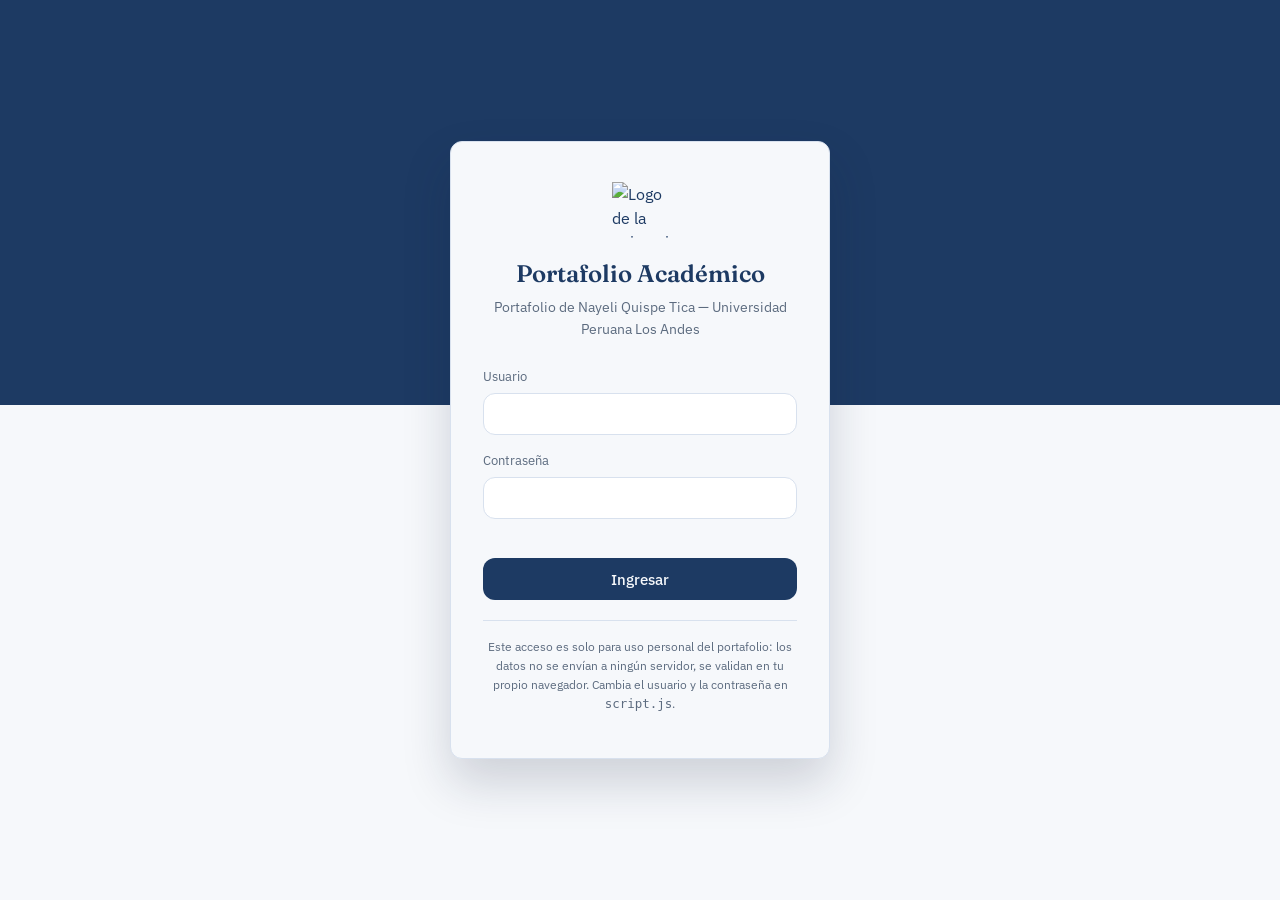
==== portafolio.html @ 7e2b4dd9 "Add files via upload" ====
<!DOCTYPE html>
<html lang="es">
<head>
<meta charset="UTF-8" />
<meta name="viewport" content="width=device-width, initial-scale=1.0" />
<title>Portafolio Académico</title>
<link rel="stylesheet" href="style.css" />
</head>
<body>
  <header class="top">
    <img class="logo" src="assets/logo-universidad.png" alt="Logo de la universidad" />
    <div class="titles">
      <h1 id="titulo-universidad">Portafolio Académico</h1>
      <p id="subtitulo-universidad">Universidad</p>
    </div>
    <div class="user-box">
      <img class="avatar" src="assets/foto-estudiante.svg" alt="Foto del estudiante" />
      <div class="name">
        <strong id="nombre-estudiante">Estudiante</strong>
        <span id="codigo-estudiante">Código</span>
      </div>
      <button class="logout-btn" id="btn-logout">Cerrar sesión</button>
    </div>
  </header>

  <section class="hero">
    <img class="hero-avatar" src="assets/foto-estudiante.svg" alt="Foto del estudiante" />
    <h2 class="hero-title">Bienvenido a mi Portafolio</h2>
    <p class="hero-sub" id="hero-sub">Registro de evidencias y avances semanales</p>
    <div class="hero-card">
      <p><span class="hero-label">Estudiante</span><span id="hero-nombre">—</span></p>
      <p><span class="hero-label">Código</span><span id="hero-codigo">—</span></p>
      <p><span class="hero-label">Universidad</span><span id="hero-universidad">—</span></p>
    </div>
  </section>

  <nav class="course-tabs" id="course-tabs"></nav>
  <div id="course-bodies"></div>

  <footer class="note">
    Los enlaces son la forma recomendada de entregar carpetas o repositorios completos
    (por ejemplo, un enlace a tu repositorio de GitHub). Los documentos o archivos zip
    que adjuntes aquí se recuerdan solo en este navegador mientras dure la sesión; para
    que tu entrega quede permanente, sube el archivo a tu repositorio de GitHub y pega
    aquí el enlace.
  </footer>

  <script src="script.js"></script>
  <script>
    protegerPagina();

    // Encabezado con datos de configuración
    document.getElementById("titulo-universidad").textContent = "Portafolio Académico";
    document.getElementById("subtitulo-universidad").textContent = CONFIG.universidad;
    document.getElementById("nombre-estudiante").textContent = CONFIG.nombreEstudiante;
    document.getElementById("codigo-estudiante").textContent = CONFIG.codigoEstudiante;

    document.getElementById("hero-sub").textContent =
      "Portafolio de " + CURSOS.map((c) => c.nombre).join(" y ");
    document.getElementById("hero-nombre").textContent = CONFIG.nombreEstudiante;
    document.getElementById("hero-codigo").textContent = CONFIG.codigoEstudiante;
    document.getElementById("hero-universidad").textContent = CONFIG.universidad;

    document.getElementById("btn-logout").addEventListener("click", cerrarSesion);

    let datos = cargarDatos();
    let panelesAbiertos = {};

    function calcularProgreso(cursoId) {
      const semanas = datos[cursoId].semanas;
      let hechas = 0;
      for (let i = 1; i <= TOTAL_SEMANAS; i++) {
        if (semanas[i].entregas.length > 0) hechas++;
      }
      return hechas;
    }

    function iconoParaEntrega(entrega) {
      if (entrega.tipo === "enlace") return "🔗";
      return "📦";
    }

    function renderTabs(activoId) {
      const nav = document.getElementById("course-tabs");
      nav.innerHTML = "";
      CURSOS.forEach((curso) => {
        const hechas = calcularProgreso(curso.id);
        const pct = Math.round((hechas / TOTAL_SEMANAS) * 100);
        const btn = document.createElement("button");
        btn.className = "course-tab" + (curso.id === activoId ? " active" : "");
        btn.innerHTML = `
          <span class="code">${curso.codigo} · ${hechas}/${TOTAL_SEMANAS} semanas</span>
          <span class="name">${curso.nombre}</span>
          <span class="progress-line"><i style="width:${pct}%"></i></span>
        `;
        btn.addEventListener("click", () => mostrarCurso(curso.id));
        nav.appendChild(btn);
      });
    }

    function renderCuerpo(cursoId) {
      const cont = document.getElementById("course-bodies");
      cont.innerHTML = "";

      CURSOS.forEach((curso) => {
        const main = document.createElement("main");
        main.className = "course-body" + (curso.id === cursoId ? " active" : "");
        main.id = "body-" + curso.id;

        const grid = document.createElement("div");
        grid.className = "week-grid";

        for (let i = 1; i <= TOTAL_SEMANAS; i++) {
          const semana = datos[curso.id].semanas[i];
          const tieneEntregas = semana.entregas.length > 0;
          const claveKey = curso.id + "-" + i;
          const abierto = !!panelesAbiertos[claveKey];

          const entregasHtml = semana.entregas.length
            ? semana.entregas.map((e, idx) => `
                <li>
                  <span class="entry-icon">${iconoParaEntrega(e)}</span>
                  ${e.tipo === "enlace"
                    ? `<a class="entry-link" href="${e.valor}" target="_blank" rel="noopener">${e.valor}</a>`
                    : `<span class="entry-link">${e.valor}</span>`}
                  <button class="entry-remove" data-curso="${curso.id}" data-semana="${i}" data-idx="${idx}">Quitar</button>
                </li>
              `).join("")
            : `<li><span class="empty-note">Todavía no subiste nada para esta semana.</span></li>`;

          const cardEl = document.createElement("div");
          cardEl.className = "week-card" + (tieneEntregas ? " done" : "");
          cardEl.innerHTML = `
            <div class="week-card-head">
              <span class="week-card-num">Semana ${i}</span>
              <span class="status-pill">${tieneEntregas ? "Entregado" : "Pendiente"}</span>
            </div>
            <p class="week-tema" contenteditable="true" spellcheck="false"
              data-placeholder="Escribe aquí el tema de la semana"
              data-curso="${curso.id}" data-semana="${i}">${semana.tema}</p>
            <button class="toggle-btn" data-key="${claveKey}">
              ${tieneEntregas ? "📄 Ver archivos" : "📤 Subir trabajo"}
            </button>
            <div class="week-panel" data-panel="${claveKey}" ${abierto ? "" : "hidden"}>
              <div class="upload-row">
                <input type="url" placeholder="Pega el enlace de GitHub / carpeta (https://...)"
                  data-curso="${curso.id}" data-semana="${i}" class="input-enlace" />
                <button class="add-btn btn-agregar-enlace" data-curso="${curso.id}" data-semana="${i}">Añadir enlace</button>
              </div>
              <div class="upload-row">
                <button class="file-btn btn-elegir-archivo" data-curso="${curso.id}" data-semana="${i}">
                  📎 Adjuntar documento o zip
                </button>
                <input type="file"
                  accept=".zip,.rar,.7zip,.7z,.pdf,.doc,.docx,.ppt,.pptx,.xls,.xlsx,.txt,.jpg,.jpeg,.png"
                  style="display:none"
                  class="input-archivo" data-curso="${curso.id}" data-semana="${i}" />
              </div>
              <ul class="entries">${entregasHtml}</ul>
            </div>
          `;

          grid.appendChild(cardEl);
        }

        main.appendChild(grid);
        cont.appendChild(main);
      });
    }

    function mostrarCurso(cursoId) {
      renderTabs(cursoId);
      renderCuerpo(cursoId);
      adjuntarEventos();
    }

    function adjuntarEventos() {
      // Mostrar / ocultar panel de entrega
      document.querySelectorAll(".toggle-btn").forEach((btn) => {
        btn.addEventListener("click", () => {
          const key = btn.dataset.key;
          panelesAbiertos[key] = !panelesAbiertos[key];
          const panel = document.querySelector(`.week-panel[data-panel="${key}"]`);
          if (panelesAbiertos[key]) {
            panel.removeAttribute("hidden");
          } else {
            panel.setAttribute("hidden", "");
          }
        });
      });

      // Editar tema de la semana
      document.querySelectorAll(".week-tema").forEach((el) => {
        el.addEventListener("blur", () => {
          const curso = el.dataset.curso;
          const semana = el.dataset.semana;
          datos[curso].semanas[semana].tema = el.textContent.trim();
          guardarDatos(datos);
        });
        el.addEventListener("keydown", (e) => {
          if (e.key === "Enter") { e.preventDefault(); el.blur(); }
        });
      });

      // Añadir enlace
      document.querySelectorAll(".btn-agregar-enlace").forEach((btn) => {
        btn.addEventListener("click", () => {
          const curso = btn.dataset.curso;
          const semana = btn.dataset.semana;
          const input = document.querySelector(
            `.input-enlace[data-curso="${curso}"][data-semana="${semana}"]`
          );
          const valor = input.value.trim();
          if (!valor) return;
          datos[curso].semanas[semana].entregas.push({ tipo: "enlace", valor });
          guardarDatos(datos);
          const cursoActivo = document.querySelector(".course-body.active").id.replace("body-", "");
          mostrarCurso(cursoActivo);
        });
      });

      // Adjuntar archivo (nombre + enlace temporal de descarga en este navegador)
      document.querySelectorAll(".btn-elegir-archivo").forEach((btn) => {
        btn.addEventListener("click", () => {
          const curso = btn.dataset.curso;
          const semana = btn.dataset.semana;
          document.querySelector(
            `.input-archivo[data-curso="${curso}"][data-semana="${semana}"]`
          ).click();
        });
      });

      document.querySelectorAll(".input-archivo").forEach((input) => {
        input.addEventListener("change", () => {
          const curso = input.dataset.curso;
          const semana = input.dataset.semana;
          const file = input.files[0];
          if (!file) return;
          datos[curso].semanas[semana].entregas.push({
            tipo: "archivo",
            valor: file.name + " (" + Math.round(file.size / 1024) + " KB)",
          });
          guardarDatos(datos);
          const cursoActivo = document.querySelector(".course-body.active").id.replace("body-", "");
          mostrarCurso(cursoActivo);
        });
      });

      // Quitar entrega
      document.querySelectorAll(".entry-remove").forEach((btn) => {
        btn.addEventListener("click", () => {
          const curso = btn.dataset.curso;
          const semana = btn.dataset.semana;
          const idx = Number(btn.dataset.idx);
          datos[curso].semanas[semana].entregas.splice(idx, 1);
          guardarDatos(datos);
          const cursoActivo = document.querySelector(".course-body.active").id.replace("body-", "");
          mostrarCurso(cursoActivo);
        });
      });
    }

    mostrarCurso(CURSOS[0].id);
  </script>
</body>
</html>
---- style.css ----
@import url('https://fonts.googleapis.com/css2?family=Fraunces:opsz,wght@9..144,400;9..144,600;9..144,700&family=IBM+Plex+Sans:wght@400;500;600&display=swap');

:root {
  --ink: #1D3A63;
  --ink-soft: #5C6B7F;
  --paper: #F6F8FB;
  --paper-alt: #EAF0F8;
  --accent: #2F6FE0;
  --accent-soft: #DCE8FB;
  --line: #D8E1EE;
  --done: #2C8A5B;
  --done-bg: #E2F3EA;
  --radius: 12px;
  --radius-sm: 8px;
  --serif: 'Fraunces', Georgia, serif;
  --sans: 'IBM Plex Sans', -apple-system, sans-serif;
}

* { box-sizing: border-box; }

html { scroll-behavior: smooth; }

body {
  margin: 0;
  font-family: var(--sans);
  background: var(--paper);
  color: var(--ink);
  line-height: 1.5;
}

a { color: var(--accent); }

/* ---------- Login ---------- */
.login-wrap {
  min-height: 100vh;
  display: flex;
  align-items: center;
  justify-content: center;
  padding: 24px;
  background:
    linear-gradient(180deg, var(--ink) 0%, var(--ink) 45%, var(--paper) 45%, var(--paper) 100%);
}

.login-card {
  width: 100%;
  max-width: 380px;
  background: var(--paper);
  border: 1px solid var(--line);
  border-radius: var(--radius);
  padding: 40px 32px 32px;
  box-shadow: 0 24px 48px rgba(20, 33, 61, 0.18);
}

.login-card img.logo {
  display: block;
  width: 56px;
  height: 56px;
  object-fit: contain;
  margin: 0 auto 18px;
}

.login-card h1 {
  font-family: var(--serif);
  font-size: 1.5rem;
  font-weight: 600;
  text-align: center;
  margin: 0 0 4px;
}

.login-sub {
  text-align: center;
  color: var(--ink-soft);
  font-size: 0.9rem;
  margin: 0 0 28px;
}

.field { margin-bottom: 16px; }

.field label {
  display: block;
  font-size: 0.82rem;
  color: var(--ink-soft);
  margin-bottom: 6px;
}

.field input {
  width: 100%;
  padding: 10px 12px;
  border: 1px solid var(--line);
  border-radius: var(--radius);
  background: #fff;
  font-family: var(--sans);
  font-size: 0.95rem;
  color: var(--ink);
}

.field input:focus {
  outline: 2px solid var(--accent);
  outline-offset: 1px;
}

.btn {
  width: 100%;
  padding: 11px 16px;
  border: none;
  border-radius: var(--radius);
  background: var(--ink);
  color: var(--paper);
  font-family: var(--sans);
  font-size: 0.95rem;
  font-weight: 500;
  cursor: pointer;
  transition: background 0.15s ease;
}

.btn:hover { background: #1f2f52; }
.btn:focus-visible { outline: 2px solid var(--accent); outline-offset: 2px; }

.login-error {
  color: #9A3B3B;
  font-size: 0.85rem;
  margin: -6px 0 16px;
  min-height: 1em;
}

.login-hint {
  margin-top: 20px;
  padding-top: 16px;
  border-top: 1px solid var(--line);
  font-size: 0.78rem;
  color: var(--ink-soft);
  text-align: center;
}

/* ---------- Header (portafolio) ---------- */
header.top {
  background: #fff;
  color: var(--ink);
  padding: 14px 28px;
  display: flex;
  align-items: center;
  gap: 16px;
  border-bottom: 1px solid var(--line);
}

header.top img.logo { width: 40px; height: 40px; object-fit: contain; flex-shrink: 0; }

header.top .titles { flex: 1; min-width: 0; }
header.top .titles h1 {
  font-family: var(--sans);
  font-size: 1.05rem;
  font-weight: 700;
  letter-spacing: 0.01em;
  margin: 0;
  color: var(--ink);
}
header.top .titles p {
  margin: 2px 0 0;
  font-size: 0.76rem;
  color: var(--ink-soft);
}

.user-box {
  display: flex;
  align-items: center;
  gap: 10px;
}

.user-box img.avatar {
  width: 38px;
  height: 38px;
  border-radius: 50%;
  object-fit: cover;
  border: 2px solid var(--accent);
}

.user-box .name {
  font-size: 0.85rem;
  line-height: 1.2;
  color: var(--ink);
}
.user-box .name strong { display: block; }
.user-box .name span { color: var(--ink-soft); font-size: 0.72rem; }

.logout-btn {
  background: transparent;
  border: 1px solid var(--line);
  color: var(--ink);
  font-family: var(--sans);
  font-size: 0.78rem;
  padding: 6px 10px;
  border-radius: var(--radius-sm);
  cursor: pointer;
}
.logout-btn:hover { border-color: var(--accent); color: var(--accent); }

/* ---------- Hero de bienvenida ---------- */
.hero {
  background: linear-gradient(135deg, var(--ink) 0%, var(--accent) 100%);
  color: #fff;
  text-align: center;
  padding: 56px 20px 80px;
  position: relative;
}

.hero-avatar {
  width: 88px;
  height: 88px;
  border-radius: 50%;
  object-fit: cover;
  border: 4px solid #fff;
  box-shadow: 0 10px 24px rgba(20, 33, 61, 0.28);
  margin-bottom: 18px;
}

.hero-title {
  font-family: var(--serif);
  font-size: 2rem;
  font-weight: 600;
  margin: 0 0 8px;
}

.hero-sub {
  font-size: 0.95rem;
  color: #E3EAFB;
  max-width: 520px;
  margin: 0 auto;
}

.hero-card {
  display: inline-flex;
  flex-wrap: wrap;
  justify-content: center;
  gap: 4px 28px;
  margin: 28px auto 0;
  padding: 16px 28px;
  background: rgba(255, 255, 255, 0.14);
  border: 1px solid rgba(255, 255, 255, 0.35);
  border-radius: 999px;
}

.hero-card p {
  margin: 0;
  font-size: 0.85rem;
  display: flex;
  gap: 6px;
  align-items: baseline;
}

.hero-label {
  font-size: 0.68rem;
  letter-spacing: 0.03em;
  color: #C9D6F5;
}

/* ---------- Course tabs ---------- */
.course-tabs {
  display: flex;
  gap: 0;
  max-width: 960px;
  margin: -40px auto 0;
  padding: 0 20px;
  position: relative;
  z-index: 1;
}

.course-tab {
  flex: 1;
  text-align: left;
  padding: 16px 18px;
  background: var(--paper-alt);
  border: 1px solid var(--line);
  border-bottom: none;
  cursor: pointer;
  font-family: var(--sans);
  color: var(--ink-soft);
  box-shadow: 0 -6px 18px rgba(20, 33, 61, 0.12);
}
.course-tab:first-child { border-radius: var(--radius) 0 0 0; }
.course-tab:last-child { border-radius: 0 var(--radius) 0 0; border-left: none; }

.course-tab .code {
  display: block;
  font-size: 0.7rem;
  letter-spacing: 0.02em;
  margin-bottom: 4px;
}

.course-tab .name {
  font-family: var(--serif);
  font-size: 1.05rem;
  font-weight: 600;
  color: var(--ink);
}

.course-tab .progress-line {
  margin-top: 8px;
  height: 3px;
  background: var(--line);
  border-radius: 2px;
  overflow: hidden;
}
.course-tab .progress-line i {
  display: block;
  height: 100%;
  background: var(--accent);
}

.course-tab.active {
  background: var(--paper);
  border-bottom: 3px solid var(--accent);
  color: var(--ink);
}

main.course-body {
  max-width: 960px;
  margin: 0 auto 60px;
  padding: 28px 20px;
  border: 1px solid var(--line);
  border-top: none;
  background: var(--paper);
}

.course-body { display: none; }
.course-body.active { display: block; }

/* ---------- Week grid (cards) ---------- */
.week-grid {
  display: grid;
  grid-template-columns: repeat(2, 1fr);
  gap: 20px;
}

@media (max-width: 640px) {
  .week-grid { grid-template-columns: 1fr; }
}

.week-card {
  background: #fff;
  border: 1px solid var(--line);
  border-radius: var(--radius);
  padding: 24px 22px;
  display: flex;
  flex-direction: column;
  align-items: center;
  text-align: center;
  gap: 12px;
  box-shadow: 0 1px 3px rgba(29, 58, 99, 0.06);
}

.week-card-head {
  display: flex;
  flex-direction: column;
  align-items: center;
  gap: 6px;
}

.week-card-num {
  font-family: var(--sans);
  font-size: 1.15rem;
  font-weight: 700;
  color: var(--accent);
}

.status-pill {
  font-size: 0.68rem;
  padding: 3px 9px;
  border-radius: 999px;
  background: var(--paper-alt);
  color: var(--ink-soft);
  white-space: nowrap;
}
.week-card.done .status-pill {
  background: var(--done-bg);
  color: var(--done);
}

.week-tema {
  font-size: 0.92rem;
  color: var(--ink-soft);
  min-height: 2.4em;
  max-width: 30ch;
}
.week-tema[contenteditable="true"] {
  outline: none;
  border-bottom: 1px dashed transparent;
}
.week-tema[contenteditable="true"]:focus {
  border-bottom: 1px dashed var(--accent);
}
.week-tema:empty::before {
  content: attr(data-placeholder);
  color: var(--ink-soft);
  font-style: italic;
}

.toggle-btn {
  width: 100%;
  margin-top: auto;
  padding: 11px 14px;
  border: none;
  border-radius: 10px;
  background: #7E97BE;
  color: #fff;
  font-family: var(--sans);
  font-size: 0.85rem;
  font-weight: 500;
  cursor: pointer;
  text-align: center;
}
.toggle-btn:hover { background: #6B84AA; }

.week-panel {
  width: 100%;
  border-top: 1px solid var(--line);
  padding-top: 12px;
  margin-top: 2px;
  text-align: left;
}

.upload-row {
  display: flex;
  gap: 8px;
  flex-wrap: wrap;
  margin-bottom: 10px;
}

.upload-row input[type="text"],
.upload-row input[type="url"] {
  flex: 1;
  min-width: 140px;
  padding: 8px 10px;
  border: 1px solid var(--line);
  border-radius: var(--radius-sm);
  font-family: var(--sans);
  font-size: 0.82rem;
}

.file-btn {
  padding: 8px 12px;
  border: 1px solid var(--line);
  border-radius: var(--radius-sm);
  background: #fff;
  font-size: 0.78rem;
  cursor: pointer;
  white-space: nowrap;
}
.file-btn:hover { border-color: var(--accent); }

.add-btn {
  padding: 8px 14px;
  border: none;
  border-radius: var(--radius-sm);
  background: var(--ink);
  color: #fff;
  font-size: 0.8rem;
  cursor: pointer;
}
.add-btn:hover { background: #142C4C; }

.entries { list-style: none; margin: 0; padding: 0; }
.entries li {
  display: flex;
  align-items: center;
  gap: 8px;
  padding: 7px 0;
  border-top: 1px solid var(--line);
  font-size: 0.8rem;
}
.entries li:first-child { border-top: none; }

.entry-icon { flex-shrink: 0; }

.entry-link {
  flex: 1;
  overflow: hidden;
  text-overflow: ellipsis;
  white-space: nowrap;
}

.entry-remove {
  background: none;
  border: none;
  color: #B23B3B;
  cursor: pointer;
  font-size: 0.75rem;
}

.empty-note {
  color: var(--ink-soft);
  font-size: 0.8rem;
  font-style: italic;
}

footer.note {
  max-width: 960px;
  margin: 0 auto 60px;
  padding: 0 20px;
  color: var(--ink-soft);
  font-size: 0.78rem;
}

@media (max-width: 640px) {
  .course-tabs { flex-direction: column; }
  .course-tab:last-child { border-left: 1px solid var(--line); border-top: none; }
  header.top { flex-wrap: wrap; }
}

@media (prefers-reduced-motion: reduce) {
  * { transition: none !important; scroll-behavior: auto !important; }
}
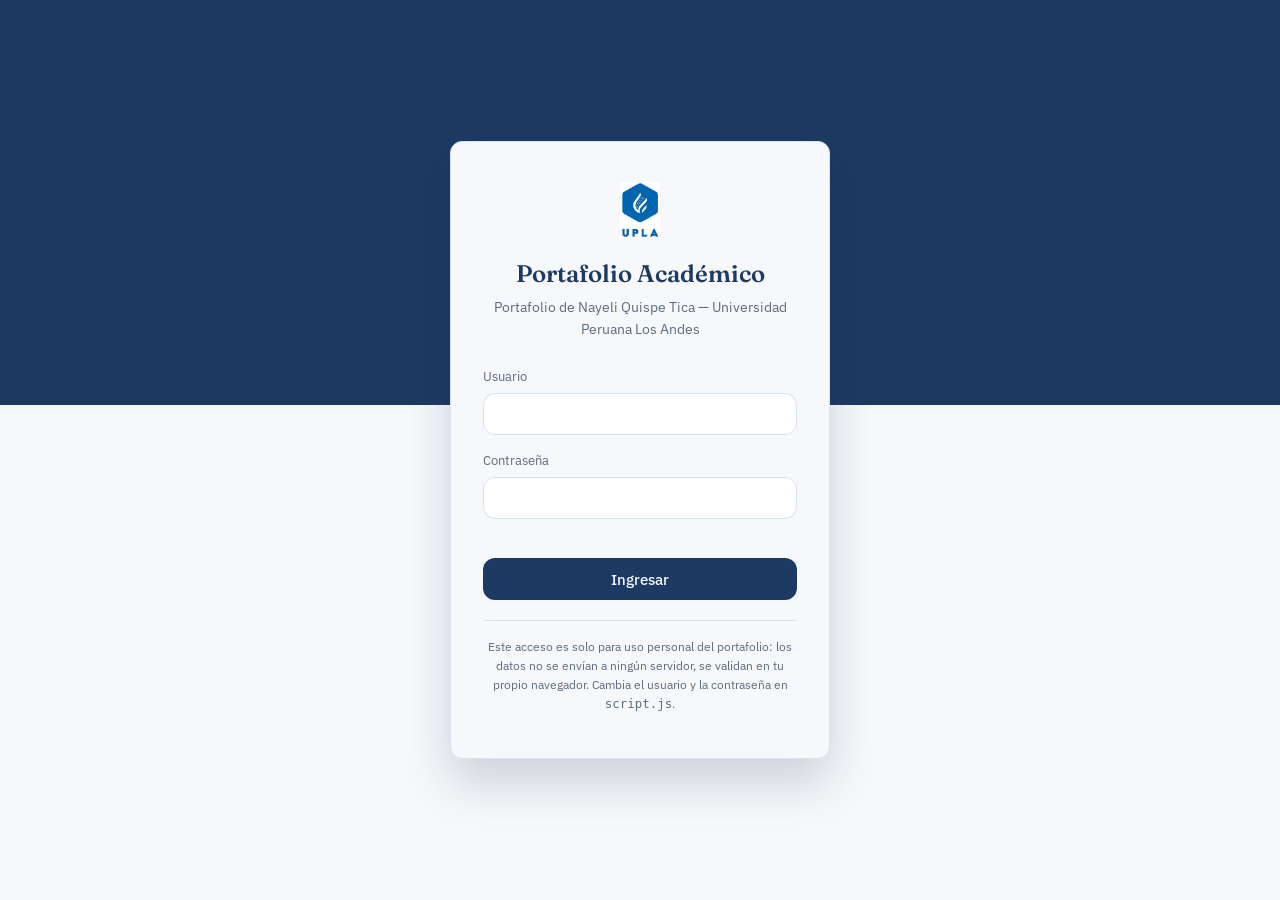
==== commit 4351d5a2: "Update image source for hero avatar" ====
--- a/portafolio.html
+++ b/portafolio.html
@@ -8,7 +8,7 @@
 </head>
 <body>
   <header class="top">
-    <img class="logo" src="assets/logo-universidad.png" alt="Logo de la universidad" />
+    <img class="logo" src="logo-universidad.png" alt="Logo de la universidad" />
     <div class="titles">
       <h1 id="titulo-universidad">Portafolio Académico</h1>
       <p id="subtitulo-universidad">Universidad</p>
@@ -24,7 +24,7 @@
   </header>
 
   <section class="hero">
-    <img class="hero-avatar" src="assets/foto-estudiante.svg" alt="Foto del estudiante" />
+    <img class="hero-avatar" src="foto-estudiante.svg" alt="Foto del estudiante" />
     <h2 class="hero-title">Bienvenido a mi Portafolio</h2>
     <p class="hero-sub" id="hero-sub">Registro de evidencias y avances semanales</p>
     <div class="hero-card">
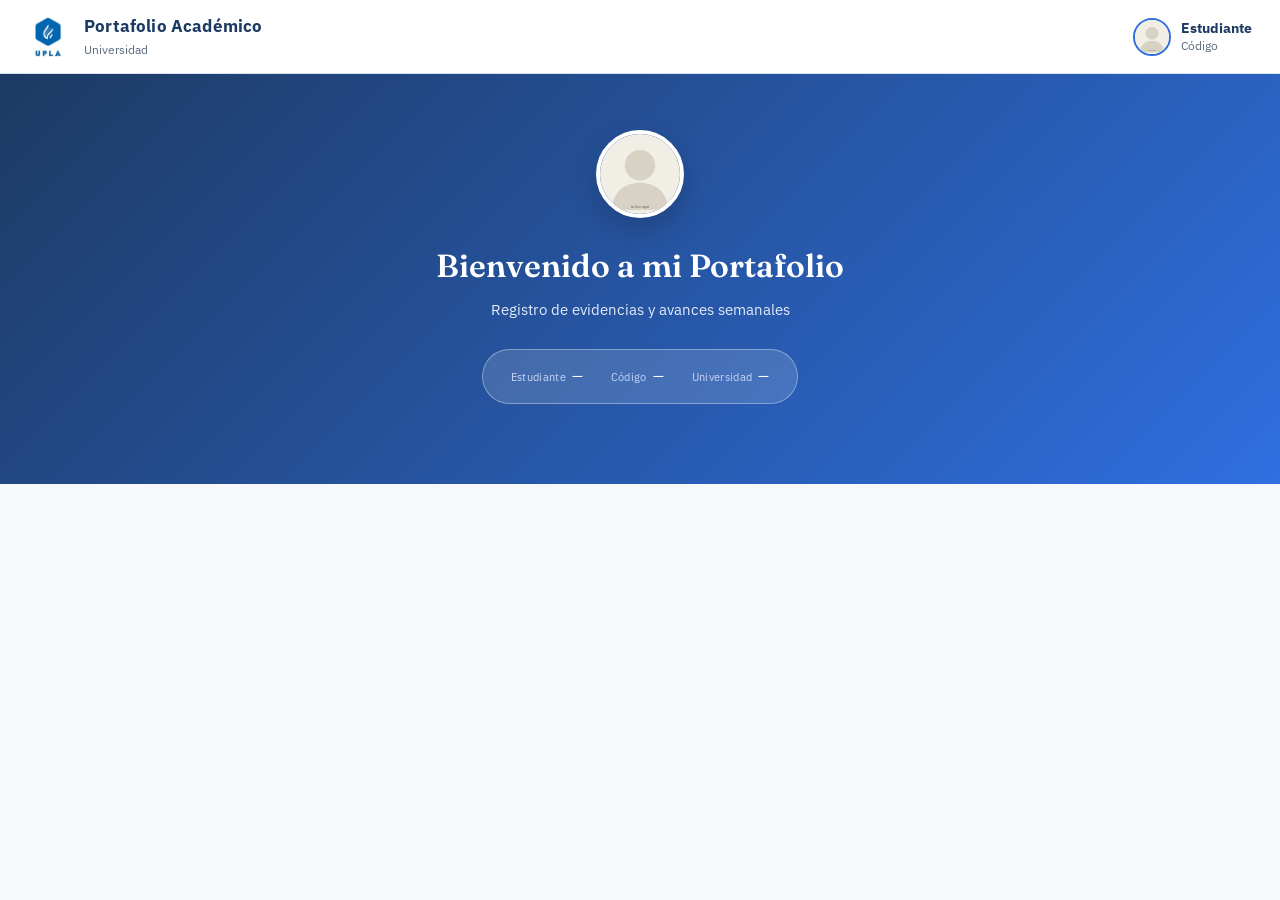
==== commit b1295898: "Remove logout button and clean up comments Removed logout button and various comments from the scrip" ====
--- a/portafolio.html
+++ b/portafolio.html
@@ -14,12 +14,11 @@
       <p id="subtitulo-universidad">Universidad</p>
     </div>
     <div class="user-box">
-      <img class="avatar" src="assets/foto-estudiante.svg" alt="Foto del estudiante" />
+      <img class="avatar" src="foto-estudiante.svg" alt="Foto del estudiante" />
       <div class="name">
         <strong id="nombre-estudiante">Estudiante</strong>
         <span id="codigo-estudiante">Código</span>
       </div>
-      <button class="logout-btn" id="btn-logout">Cerrar sesión</button>
     </div>
   </header>
 
@@ -40,16 +39,12 @@
   <footer class="note">
     Los enlaces son la forma recomendada de entregar carpetas o repositorios completos
     (por ejemplo, un enlace a tu repositorio de GitHub). Los documentos o archivos zip
-    que adjuntes aquí se recuerdan solo en este navegador mientras dure la sesión; para
-    que tu entrega quede permanente, sube el archivo a tu repositorio de GitHub y pega
-    aquí el enlace.
+    que adjuntes aquí se recuerdan en tu navegador local.
   </footer>
 
   <script src="script.js"></script>
   <script>
-    protegerPagina();
-
-    // Encabezado con datos de configuración
+    // Configuración visual del encabezado y hero
     document.getElementById("titulo-universidad").textContent = "Portafolio Académico";
     document.getElementById("subtitulo-universidad").textContent = CONFIG.universidad;
     document.getElementById("nombre-estudiante").textContent = CONFIG.nombreEstudiante;
@@ -60,8 +55,6 @@
     document.getElementById("hero-nombre").textContent = CONFIG.nombreEstudiante;
     document.getElementById("hero-codigo").textContent = CONFIG.codigoEstudiante;
     document.getElementById("hero-universidad").textContent = CONFIG.universidad;
-
-    document.getElementById("btn-logout").addEventListener("click", cerrarSesion);
 
     let datos = cargarDatos();
     let panelesAbiertos = {};
@@ -175,7 +168,6 @@
     }
 
     function adjuntarEventos() {
-      // Mostrar / ocultar panel de entrega
       document.querySelectorAll(".toggle-btn").forEach((btn) => {
         btn.addEventListener("click", () => {
           const key = btn.dataset.key;
@@ -189,7 +181,6 @@
         });
       });
 
-      // Editar tema de la semana
       document.querySelectorAll(".week-tema").forEach((el) => {
         el.addEventListener("blur", () => {
           const curso = el.dataset.curso;
@@ -202,7 +193,6 @@
         });
       });
 
-      // Añadir enlace
       document.querySelectorAll(".btn-agregar-enlace").forEach((btn) => {
         btn.addEventListener("click", () => {
           const curso = btn.dataset.curso;
@@ -219,7 +209,6 @@
         });
       });
 
-      // Adjuntar archivo (nombre + enlace temporal de descarga en este navegador)
       document.querySelectorAll(".btn-elegir-archivo").forEach((btn) => {
         btn.addEventListener("click", () => {
           const curso = btn.dataset.curso;
@@ -246,7 +235,6 @@
         });
       });
 
-      // Quitar entrega
       document.querySelectorAll(".entry-remove").forEach((btn) => {
         btn.addEventListener("click", () => {
           const curso = btn.dataset.curso;
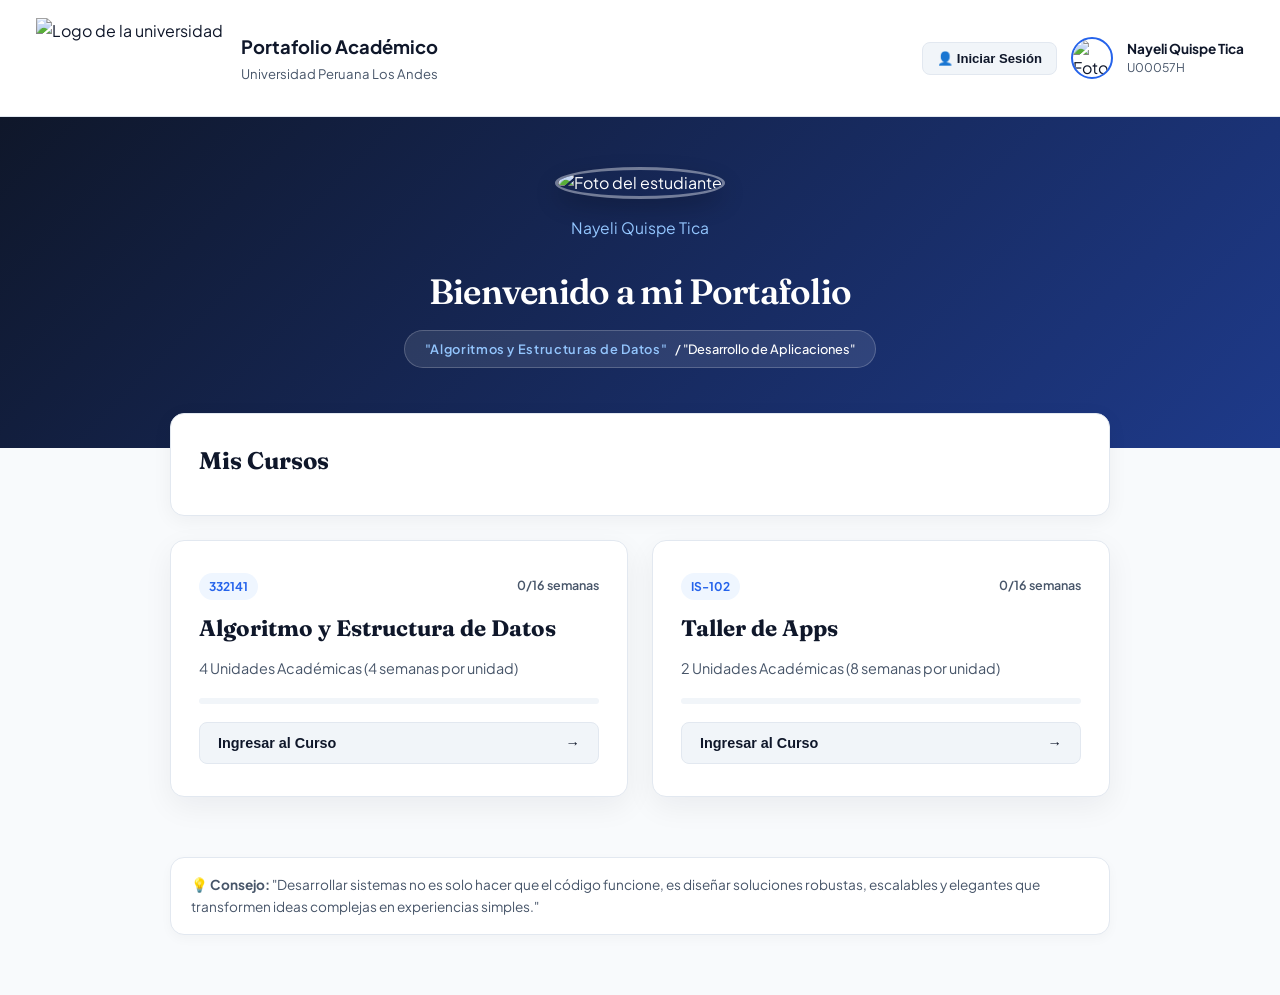
==== commit 430909af: "Add files via upload" ====
--- a/portafolio.html
+++ b/portafolio.html
@@ -3,171 +3,226 @@
 <head>
 <meta charset="UTF-8" />
 <meta name="viewport" content="width=device-width, initial-scale=1.0" />
-<title>Portafolio Académico</title>
+<title>Portafolio Académico Profesional</title>
 <link rel="stylesheet" href="style.css" />
 </head>
 <body>
   <header class="top">
-    <img class="logo" src="logo-universidad.png" alt="Logo de la universidad" />
-    <div class="titles">
-      <h1 id="titulo-universidad">Portafolio Académico</h1>
-      <p id="subtitulo-universidad">Universidad</p>
+    <div class="logo-container">
+      <img class="logo" src="assets/logo-universidad.png" alt="Logo de la universidad" />
+      <div class="titles">
+        <h1 id="titulo-universidad">Portafolio Académico</h1>
+        <p id="subtitulo-universidad">Universidad</p>
+      </div>
     </div>
     <div class="user-box">
-      <img class="avatar" src="foto-estudiante.svg" alt="Foto del estudiante" />
+      <button class="login-btn-corner" onclick="alert('Módulo de inicio de sesión próximamente disponible.')">👤 Iniciar Sesión</button>
+      <img class="avatar" src="assets/foto-estudiante.png" alt="Foto del estudiante" />
       <div class="name">
-        <strong id="nombre-estudiante">Estudiante</strong>
-        <span id="codigo-estudiante">Código</span>
+        <strong id="nombre-estudiante">Nayeli Quispe Tica</strong>
+        <span id="codigo-estudiante">U00057H</span>
       </div>
     </div>
   </header>
 
   <section class="hero">
-    <img class="hero-avatar" src="foto-estudiante.svg" alt="Foto del estudiante" />
-    <h2 class="hero-title">Bienvenido a mi Portafolio</h2>
-    <p class="hero-sub" id="hero-sub">Registro de evidencias y avances semanales</p>
-    <div class="hero-card">
-      <p><span class="hero-label">Estudiante</span><span id="hero-nombre">—</span></p>
-      <p><span class="hero-label">Código</span><span id="hero-codigo">—</span></p>
-      <p><span class="hero-label">Universidad</span><span id="hero-universidad">—</span></p>
+    <div class="hero-content">
+      <img class="hero-avatar" src="assets/foto-estudiante.png" alt="Foto del estudiante" />
+       <p class="hero-sub">Nayeli Quispe Tica</p>
+      <h2 class="hero-title">Bienvenido a mi Portafolio</h2>
+      <div class="hero-card">
+        <div class="hero-card-item">
+          <span class="hero-label">"Algoritmos y Estructuras de Datos"</span>
+          <span class="hero-value"> / "Desarrollo de Aplicaciones"</span>
+        </div>
+      </div>
     </div>
   </section>
 
-  <nav class="course-tabs" id="course-tabs"></nav>
-  <div id="course-bodies"></div>
+  <!-- Vista Principal: Tarjetas de Cursos -->
+  <main class="main-container" id="vista-home">
+    <div class="section-header-title">
+      <h3>Mis Cursos</h3>
+      <p></p>
+    </div>
+    <div class="courses-grid" id="courses-grid"></div>
+  </main>
+
+  <!-- Vista Detalle del Curso -->
+  <main class="main-container" id="vista-curso" style="display: none;">
+    <div class="curso-header-bar">
+      <button class="back-btn" id="btn-volver">← Volver a Cursos</button>
+      <h2 id="curso-titulo-detalle">Nombre del Curso</h2>
+    </div>
+    <div id="course-bodies"></div>
+  </main>
 
   <footer class="note">
-    Los enlaces son la forma recomendada de entregar carpetas o repositorios completos
-    (por ejemplo, un enlace a tu repositorio de GitHub). Los documentos o archivos zip
-    que adjuntes aquí se recuerdan en tu navegador local.
+    <div class="footer-card">
+      💡 <strong>Consejo:</strong> "Desarrollar sistemas no es solo hacer que el código funcione, es diseñar soluciones robustas, escalables y elegantes que transformen ideas complejas en experiencias simples."
+    </div>
   </footer>
 
+  <script src="https://cdn.jsdelivr.net/npm/@supabase/supabase-js@2"></script>
   <script src="script.js"></script>
   <script>
-    // Configuración visual del encabezado y hero
-    document.getElementById("titulo-universidad").textContent = "Portafolio Académico";
     document.getElementById("subtitulo-universidad").textContent = CONFIG.universidad;
     document.getElementById("nombre-estudiante").textContent = CONFIG.nombreEstudiante;
     document.getElementById("codigo-estudiante").textContent = CONFIG.codigoEstudiante;
 
-    document.getElementById("hero-sub").textContent =
-      "Portafolio de " + CURSOS.map((c) => c.nombre).join(" y ");
-    document.getElementById("hero-nombre").textContent = CONFIG.nombreEstudiante;
-    document.getElementById("hero-codigo").textContent = CONFIG.codigoEstudiante;
-    document.getElementById("hero-universidad").textContent = CONFIG.universidad;
-
     let datos = cargarDatos();
     let panelesAbiertos = {};
 
     function calcularProgreso(cursoId) {
+      const curso = CURSOS.find(c => c.id === cursoId);
       const semanas = datos[cursoId].semanas;
       let hechas = 0;
-      for (let i = 1; i <= TOTAL_SEMANAS; i++) {
-        if (semanas[i].entregas.length > 0) hechas++;
+      for (let i = 1; i <= curso.totalSemanas; i++) {
+        if (semanas[i] && semanas[i].entregas && semanas[i].entregas.length > 0) hechas++;
       }
       return hechas;
     }
 
-    function iconoParaEntrega(entrega) {
-      if (entrega.tipo === "enlace") return "🔗";
-      return "📦";
-    }
-
-    function renderTabs(activoId) {
-      const nav = document.getElementById("course-tabs");
-      nav.innerHTML = "";
+    function iconoParaEntrega(tipo) {
+      if (tipo === "enlace") return "🔗";
+      if (tipo && tipo.includes("image")) return "🖼️";
+      if (tipo && tipo.includes("pdf")) return "📄";
+      if (tipo && (tipo.includes("zip") || tipo.includes("compressed") || tipo.includes("rar"))) return "📦";
+      return "📁";
+    }
+
+    function abrirArchivoEnNuevaPestaña(url, nombre = "archivo") {
+      if (!url) return;
+
+      const link = document.createElement("a");
+      link.href = url;
+      link.target = "_blank";
+      link.rel = "noopener noreferrer";
+      link.style.display = "none";
+      document.body.appendChild(link);
+      link.click();
+      document.body.removeChild(link);
+    }
+
+    function renderHome() {
+      const grid = document.getElementById("courses-grid");
+      grid.innerHTML = "";
       CURSOS.forEach((curso) => {
         const hechas = calcularProgreso(curso.id);
-        const pct = Math.round((hechas / TOTAL_SEMANAS) * 100);
-        const btn = document.createElement("button");
-        btn.className = "course-tab" + (curso.id === activoId ? " active" : "");
-        btn.innerHTML = `
-          <span class="code">${curso.codigo} · ${hechas}/${TOTAL_SEMANAS} semanas</span>
-          <span class="name">${curso.nombre}</span>
-          <span class="progress-line"><i style="width:${pct}%"></i></span>
+        const total = curso.totalSemanas;
+        const pct = Math.round((hechas / total) * 100);
+        const card = document.createElement("div");
+        card.className = "course-card-menu";
+        card.innerHTML = `
+          <div class="course-meta-top">
+            <span class="code">${curso.codigo}</span>
+            <span class="badge-count">${hechas}/${total} semanas</span>
+          </div>
+          <h3>${curso.nombre}</h3>
+          <p>${curso.unidades} Unidades Académicas (${curso.semanasPorUnidad} semanas por unidad)</p>
+          <div class="progress-line"><i style="width:${pct}%"></i></div>
+          <button class="btn-ingresar">Ingresar al Curso <span>→</span></button>
         `;
-        btn.addEventListener("click", () => mostrarCurso(curso.id));
-        nav.appendChild(btn);
-      });
-    }
+        card.addEventListener("click", () => abrirCurso(curso.id));
+        grid.appendChild(card);
+      });
+      document.getElementById("vista-home").style.display = "block";
+      document.getElementById("vista-curso").style.display = "none";
+    }
+
+    function abrirCurso(cursoId) {
+      const curso = CURSOS.find(c => c.id === cursoId);
+      document.getElementById("curso-titulo-detalle").textContent = curso.nombre + " (" + curso.codigo + ")";
+      document.getElementById("vista-home").style.display = "none";
+      document.getElementById("vista-curso").style.display = "block";
+      renderCuerpo(cursoId);
+      window.scrollTo({ top: 250, behavior: "smooth" });
+    }
+
+    document.getElementById("btn-volver").addEventListener("click", () => {
+      renderHome();
+    });
 
     function renderCuerpo(cursoId) {
+      const curso = CURSOS.find(c => c.id === cursoId);
       const cont = document.getElementById("course-bodies");
       cont.innerHTML = "";
 
-      CURSOS.forEach((curso) => {
-        const main = document.createElement("main");
-        main.className = "course-body" + (curso.id === cursoId ? " active" : "");
-        main.id = "body-" + curso.id;
+      for (let u = 1; u <= curso.unidades; u++) {
+        const unidadDiv = document.createElement("div");
+        unidadDiv.className = "unidad-section";
+        unidadDiv.innerHTML = `<h3 class="unidad-title">Unidad Didáctica ${u}</h3>`;
 
         const grid = document.createElement("div");
         grid.className = "week-grid";
 
-        for (let i = 1; i <= TOTAL_SEMANAS; i++) {
+        const inicioSemana = (u - 1) * curso.semanasPorUnidad + 1;
+        const finSemana = u * curso.semanasPorUnidad;
+
+        for (let i = inicioSemana; i <= finSemana; i++) {
           const semana = datos[curso.id].semanas[i];
-          const tieneEntregas = semana.entregas.length > 0;
+          const tieneEntregas = semana && semana.entregas && semana.entregas.length > 0;
           const claveKey = curso.id + "-" + i;
           const abierto = !!panelesAbiertos[claveKey];
 
-          const entregasHtml = semana.entregas.length
-            ? semana.entregas.map((e, idx) => `
-                <li>
-                  <span class="entry-icon">${iconoParaEntrega(e)}</span>
-                  ${e.tipo === "enlace"
-                    ? `<a class="entry-link" href="${e.valor}" target="_blank" rel="noopener">${e.valor}</a>`
-                    : `<span class="entry-link">${e.valor}</span>`}
-                  <button class="entry-remove" data-curso="${curso.id}" data-semana="${i}" data-idx="${idx}">Quitar</button>
-                </li>
-              `).join("")
-            : `<li><span class="empty-note">Todavía no subiste nada para esta semana.</span></li>`;
+          const entregasHtml = tieneEntregas
+            ? semana.entregas.map((e, idx) => {
+                const urlParaAbrir = e.blobUrl || e.dataUrl;
+                return `
+              <li>
+                <span class="entry-icon">${iconoParaEntrega(e.tipoMime || e.tipo)}</span>
+                ${e.tipo === "enlace"
+                  ? `<a class="entry-link" href="${e.valor}" target="_blank" rel="noopener" title="${e.valor}">${e.valor}</a>`
+                  : `<a class="entry-link" href="${urlParaAbrir}" target="_blank" rel="noopener noreferrer" title="${e.nombre}">${e.nombre} (${e.tamanio})</a>`}
+                <div class="entry-actions">
+                  ${e.tipo !== "enlace" ? `<a class="action-btn view-file" href="${urlParaAbrir}" target="_blank" rel="noopener noreferrer" title="Abrir / Previsualizar">👁️ Ver</a>` : ""}
+                  ${e.tipo !== "enlace" ? `<a class="action-btn" href="${urlParaAbrir}" download="${e.nombre}" title="Descargar archivo">📥 Descargar</a>` : ""}
+                  <button class="entry-remove" data-curso="${curso.id}" data-semana="${i}" data-idx="${idx}" title="Eliminar archivo">❌</button>
+                </div>
+              </li>
+            `;
+              }).join("")
+            : `<li><span class="empty-note">Sin evidencias adjuntas todavía.</span></li>`;
 
           const cardEl = document.createElement("div");
           cardEl.className = "week-card" + (tieneEntregas ? " done" : "");
           cardEl.innerHTML = `
             <div class="week-card-head">
               <span class="week-card-num">Semana ${i}</span>
-              <span class="status-pill">${tieneEntregas ? "Entregado" : "Pendiente"}</span>
+              <span class="status-pill">${tieneEntregas ? "✓ Entregado" : "• Pendiente"}</span>
             </div>
-            <p class="week-tema" contenteditable="true" spellcheck="false"
-              data-placeholder="Escribe aquí el tema de la semana"
-              data-curso="${curso.id}" data-semana="${i}">${semana.tema}</p>
+            <div class="week-tema-wrapper">
+              <p class="week-tema" contenteditable="true" spellcheck="false"
+                data-placeholder="Escribe el tema principal..."
+                data-curso="${curso.id}" data-semana="${i}">${semana.tema || ""}</p>
+            </div>
             <button class="toggle-btn" data-key="${claveKey}">
-              ${tieneEntregas ? "📄 Ver archivos" : "📤 Subir trabajo"}
+              ${tieneEntregas ? "📄 Gestionar evidencias" : "📤 Subir trabajo"}
             </button>
             <div class="week-panel" data-panel="${claveKey}" ${abierto ? "" : "hidden"}>
               <div class="upload-row">
-                <input type="url" placeholder="Pega el enlace de GitHub / carpeta (https://...)"
+                <input type="url" placeholder="Enlace web (https://...)"
                   data-curso="${curso.id}" data-semana="${i}" class="input-enlace" />
-                <button class="add-btn btn-agregar-enlace" data-curso="${curso.id}" data-semana="${i}">Añadir enlace</button>
+                <button class="add-btn btn-agregar-enlace" data-curso="${curso.id}" data-semana="${i}">Añadir</button>
               </div>
               <div class="upload-row">
                 <button class="file-btn btn-elegir-archivo" data-curso="${curso.id}" data-semana="${i}">
-                  📎 Adjuntar documento o zip
+                  📁 Seleccionar Archivos...
                 </button>
-                <input type="file"
-                  accept=".zip,.rar,.7zip,.7z,.pdf,.doc,.docx,.ppt,.pptx,.xls,.xlsx,.txt,.jpg,.jpeg,.png"
-                  style="display:none"
-                  class="input-archivo" data-curso="${curso.id}" data-semana="${i}" />
+                <input type="file" multiple accept="image/*,.pdf,.zip,.rar,.doc,.docx" style="display:none" class="input-archivo" data-curso="${curso.id}" data-semana="${i}" />
               </div>
               <ul class="entries">${entregasHtml}</ul>
             </div>
           `;
-
           grid.appendChild(cardEl);
         }
-
-        main.appendChild(grid);
-        cont.appendChild(main);
-      });
-    }
-
-    function mostrarCurso(cursoId) {
-      renderTabs(cursoId);
-      renderCuerpo(cursoId);
-      adjuntarEventos();
-    }
-
-    function adjuntarEventos() {
+        unidadDiv.appendChild(grid);
+        cont.appendChild(unidadDiv);
+      }
+      adjuntarEventos(cursoId);
+    }
+
+    function adjuntarEventos(cursoId) {
       document.querySelectorAll(".toggle-btn").forEach((btn) => {
         btn.addEventListener("click", () => {
           const key = btn.dataset.key;
@@ -185,6 +240,7 @@
         el.addEventListener("blur", () => {
           const curso = el.dataset.curso;
           const semana = el.dataset.semana;
+          if (!datos[curso].semanas[semana]) datos[curso].semanas[semana] = { entregas: [] };
           datos[curso].semanas[semana].tema = el.textContent.trim();
           guardarDatos(datos);
         });
@@ -197,15 +253,13 @@
         btn.addEventListener("click", () => {
           const curso = btn.dataset.curso;
           const semana = btn.dataset.semana;
-          const input = document.querySelector(
-            `.input-enlace[data-curso="${curso}"][data-semana="${semana}"]`
-          );
+          const input = document.querySelector(`.input-enlace[data-curso="${curso}"][data-semana="${semana}"]`);
           const valor = input.value.trim();
           if (!valor) return;
+          if (!datos[curso].semanas[semana]) datos[curso].semanas[semana] = { entregas: [] };
           datos[curso].semanas[semana].entregas.push({ tipo: "enlace", valor });
           guardarDatos(datos);
-          const cursoActivo = document.querySelector(".course-body.active").id.replace("body-", "");
-          mostrarCurso(cursoActivo);
+          renderCuerpo(curso);
         });
       });
 
@@ -213,25 +267,35 @@
         btn.addEventListener("click", () => {
           const curso = btn.dataset.curso;
           const semana = btn.dataset.semana;
-          document.querySelector(
-            `.input-archivo[data-curso="${curso}"][data-semana="${semana}"]`
-          ).click();
+          document.querySelector(`.input-archivo[data-curso="${curso}"][data-semana="${semana}"]`).click();
         });
       });
 
       document.querySelectorAll(".input-archivo").forEach((input) => {
-        input.addEventListener("change", () => {
+        input.addEventListener("change", async (e) => {
           const curso = input.dataset.curso;
           const semana = input.dataset.semana;
-          const file = input.files[0];
-          if (!file) return;
-          datos[curso].semanas[semana].entregas.push({
-            tipo: "archivo",
-            valor: file.name + " (" + Math.round(file.size / 1024) + " KB)",
-          });
-          guardarDatos(datos);
-          const cursoActivo = document.querySelector(".course-body.active").id.replace("body-", "");
-          mostrarCurso(cursoActivo);
+          const files = e.target.files;
+          if (!files || files.length === 0) return;
+
+          try {
+            const nuevasEntregas = [];
+
+            for (const file of Array.from(files)) {
+              const entrega = await crearEntregaDesdeArchivo(file);
+              nuevasEntregas.push(entrega);
+            }
+
+            if (!datos[curso].semanas[semana]) datos[curso].semanas[semana] = { entregas: [] };
+            datos[curso].semanas[semana].entregas.push(...nuevasEntregas);
+            guardarDatos(datos);
+            renderCuerpo(curso);
+          } catch (error) {
+            console.error("Error al subir archivos:", error);
+            alert("Hubo un problema al subir los archivos. Intenta subir menos fotos o imágenes más pequeñas. Si usas Supabase, revisa la configuración y el bucket.");
+          } finally {
+            input.value = "";
+          }
         });
       });
 
@@ -242,13 +306,12 @@
           const idx = Number(btn.dataset.idx);
           datos[curso].semanas[semana].entregas.splice(idx, 1);
           guardarDatos(datos);
-          const cursoActivo = document.querySelector(".course-body.active").id.replace("body-", "");
-          mostrarCurso(cursoActivo);
-        });
-      });
-    }
-
-    mostrarCurso(CURSOS[0].id);
+          renderCuerpo(curso);
+        });
+      });
+    }
+
+    renderHome();
   </script>
 </body>
-</html>
+</html>
--- a/style.css
+++ b/style.css
@@ -1,23 +1,23 @@
-@import url('https://fonts.googleapis.com/css2?family=Fraunces:opsz,wght@9..144,400;9..144,600;9..144,700&family=IBM+Plex+Sans:wght@400;500;600&display=swap');
+@import url('https://fonts.googleapis.com/css2?family=Plus+Jakarta+Sans:wght@400;500;600;700&family=Fraunces:opsz,wght@9..144,500;9..144,600;9..144,700&display=swap');
 
 :root {
-  --ink: #1D3A63;
-  --ink-soft: #5C6B7F;
-  --paper: #F6F8FB;
-  --paper-alt: #EAF0F8;
-  --accent: #2F6FE0;
-  --accent-soft: #DCE8FB;
-  --line: #D8E1EE;
-  --done: #2C8A5B;
-  --done-bg: #E2F3EA;
-  --radius: 12px;
+  --ink: #0F172A;
+  --ink-soft: #475569;
+  --paper: #F8FAFC;
+  --paper-alt: #F1F5F9;
+  --accent: #2563EB;
+  --accent-hover: #1D4ED8;
+  --accent-soft: #EFF6FF;
+  --line: #E2E8F0;
+  --done: #16A34A;
+  --done-bg: #DCFCE7;
+  --radius: 14px;
   --radius-sm: 8px;
   --serif: 'Fraunces', Georgia, serif;
-  --sans: 'IBM Plex Sans', -apple-system, sans-serif;
+  --sans: 'Plus Jakarta Sans', -apple-system, sans-serif;
 }
 
 * { box-sizing: border-box; }
-
 html { scroll-behavior: smooth; }
 
 body {
@@ -25,313 +25,336 @@
   font-family: var(--sans);
   background: var(--paper);
   color: var(--ink);
-  line-height: 1.5;
-}
-
-a { color: var(--accent); }
-
-/* ---------- Login ---------- */
-.login-wrap {
-  min-height: 100vh;
-  display: flex;
-  align-items: center;
-  justify-content: center;
-  padding: 24px;
-  background:
-    linear-gradient(180deg, var(--ink) 0%, var(--ink) 45%, var(--paper) 45%, var(--paper) 100%);
-}
-
-.login-card {
-  width: 100%;
-  max-width: 380px;
-  background: var(--paper);
-  border: 1px solid var(--line);
-  border-radius: var(--radius);
-  padding: 40px 32px 32px;
-  box-shadow: 0 24px 48px rgba(20, 33, 61, 0.18);
-}
-
-.login-card img.logo {
-  display: block;
-  width: 56px;
-  height: 56px;
+  line-height: 1.6;
+}
+
+/* Cabecera Superior */
+header.top {
+  background: #ffffff;
+  color: var(--ink);
+  padding: 18px 36px;
+  display: flex;
+  align-items: center;
+  justify-content: space-between;
+  border-bottom: 1px solid var(--line);
+  box-shadow: 0 1px 3px rgba(15, 23, 42, 0.04);
+}
+
+.logo-container {
+  display: flex;
+  align-items: center;
+  gap: 18px;
+}
+
+/* Logo más grande y elegante */
+.logo {
+  height: 80px;
+  width: auto;
   object-fit: contain;
-  margin: 0 auto 18px;
-}
-
-.login-card h1 {
-  font-family: var(--serif);
-  font-size: 1.5rem;
-  font-weight: 600;
-  text-align: center;
-  margin: 0 0 4px;
-}
-
-.login-sub {
-  text-align: center;
-  color: var(--ink-soft);
-  font-size: 0.9rem;
-  margin: 0 0 28px;
-}
-
-.field { margin-bottom: 16px; }
-
-.field label {
-  display: block;
+}
+
+.titles h1 {
+  font-family: var(--sans);
+  font-size: 1.15rem;
+  font-weight: 700;
+  margin: 0;
+  color: var(--ink);
+}
+
+.titles p {
+  margin: 2px 0 0;
   font-size: 0.82rem;
   color: var(--ink-soft);
-  margin-bottom: 6px;
-}
-
-.field input {
-  width: 100%;
-  padding: 10px 12px;
-  border: 1px solid var(--line);
-  border-radius: var(--radius);
-  background: #fff;
-  font-family: var(--sans);
-  font-size: 0.95rem;
-  color: var(--ink);
-}
-
-.field input:focus {
-  outline: 2px solid var(--accent);
-  outline-offset: 1px;
-}
-
-.btn {
-  width: 100%;
-  padding: 11px 16px;
-  border: none;
-  border-radius: var(--radius);
-  background: var(--ink);
-  color: var(--paper);
-  font-family: var(--sans);
-  font-size: 0.95rem;
-  font-weight: 500;
-  cursor: pointer;
-  transition: background 0.15s ease;
-}
-
-.btn:hover { background: #1f2f52; }
-.btn:focus-visible { outline: 2px solid var(--accent); outline-offset: 2px; }
-
-.login-error {
-  color: #9A3B3B;
-  font-size: 0.85rem;
-  margin: -6px 0 16px;
-  min-height: 1em;
-}
-
-.login-hint {
-  margin-top: 20px;
-  padding-top: 16px;
-  border-top: 1px solid var(--line);
-  font-size: 0.78rem;
-  color: var(--ink-soft);
-  text-align: center;
-}
-
-/* ---------- Header (portafolio) ---------- */
-header.top {
-  background: #fff;
-  color: var(--ink);
-  padding: 14px 28px;
-  display: flex;
-  align-items: center;
-  gap: 16px;
-  border-bottom: 1px solid var(--line);
-}
-
-header.top img.logo { width: 40px; height: 40px; object-fit: contain; flex-shrink: 0; }
-
-header.top .titles { flex: 1; min-width: 0; }
-header.top .titles h1 {
-  font-family: var(--sans);
-  font-size: 1.05rem;
-  font-weight: 700;
-  letter-spacing: 0.01em;
-  margin: 0;
-  color: var(--ink);
-}
-header.top .titles p {
-  margin: 2px 0 0;
-  font-size: 0.76rem;
-  color: var(--ink-soft);
 }
 
 .user-box {
   display: flex;
   align-items: center;
-  gap: 10px;
-}
-
-.user-box img.avatar {
-  width: 38px;
-  height: 38px;
+  gap: 14px;
+}
+
+.login-btn-corner {
+  background: var(--paper-alt);
+  border: 1px solid var(--line);
+  color: var(--ink);
+  padding: 8px 14px;
+  border-radius: var(--radius-sm);
+  cursor: pointer;
+  font-size: 0.82rem;
+  font-weight: 600;
+  transition: all 0.2s ease;
+}
+.login-btn-corner:hover {
+  background: var(--accent-soft);
+  color: var(--accent);
+  border-color: var(--accent);
+}
+
+.avatar {
+  width: 42px;
+  height: 42px;
   border-radius: 50%;
   object-fit: cover;
   border: 2px solid var(--accent);
 }
 
-.user-box .name {
+.name {
   font-size: 0.85rem;
-  line-height: 1.2;
-  color: var(--ink);
-}
-.user-box .name strong { display: block; }
-.user-box .name span { color: var(--ink-soft); font-size: 0.72rem; }
-
-.logout-btn {
-  background: transparent;
-  border: 1px solid var(--line);
-  color: var(--ink);
-  font-family: var(--sans);
-  font-size: 0.78rem;
-  padding: 6px 10px;
-  border-radius: var(--radius-sm);
-  cursor: pointer;
-}
-.logout-btn:hover { border-color: var(--accent); color: var(--accent); }
-
-/* ---------- Hero de bienvenida ---------- */
+  line-height: 1.3;
+}
+.name strong { display: block; color: var(--ink); }
+.name span { color: var(--ink-soft); font-size: 0.75rem; }
+
+/* Sección Hero */
 .hero {
-  background: linear-gradient(135deg, var(--ink) 0%, var(--accent) 100%);
+  background: linear-gradient(135deg, #0F172A 0%, #1E3A8A 100%);
   color: #fff;
   text-align: center;
-  padding: 56px 20px 80px;
-  position: relative;
+  padding: 50px 20px 80px;
+}
+
+.hero-content {
+  max-width: 700px;
+  margin: 0 auto;
 }
 
 .hero-avatar {
-  width: 88px;
-  height: 88px;
+  width: 80px;
+  height: 80px;
   border-radius: 50%;
   object-fit: cover;
-  border: 4px solid #fff;
-  box-shadow: 0 10px 24px rgba(20, 33, 61, 0.28);
-  margin-bottom: 18px;
+  border: 3px solid rgba(255, 255, 255, 0.4);
+  margin-bottom: 16px;
+  box-shadow: 0 10px 25px rgba(0, 0, 0, 0.2);
 }
 
 .hero-title {
   font-family: var(--serif);
-  font-size: 2rem;
-  font-weight: 600;
-  margin: 0 0 8px;
+  font-size: 2.2rem;
+  font-weight: 600;
+  margin: 0 0 10px;
+  letter-spacing: -0.02em;
 }
 
 .hero-sub {
-  font-size: 0.95rem;
-  color: #E3EAFB;
-  max-width: 520px;
-  margin: 0 auto;
+  font-size: 0.98rem;
+  color: #93C5FD;
+  margin: 0 auto 24px;
+  max-width: 500px;
 }
 
 .hero-card {
   display: inline-flex;
-  flex-wrap: wrap;
-  justify-content: center;
-  gap: 4px 28px;
-  margin: 28px auto 0;
-  padding: 16px 28px;
-  background: rgba(255, 255, 255, 0.14);
-  border: 1px solid rgba(255, 255, 255, 0.35);
+  background: rgba(255, 255, 255, 0.1);
+  border: 1px solid rgba(255, 255, 255, 0.2);
+  padding: 8px 20px;
   border-radius: 999px;
 }
 
-.hero-card p {
-  margin: 0;
-  font-size: 0.85rem;
-  display: flex;
-  gap: 6px;
-  align-items: baseline;
+.hero-card-item {
+  display: flex;
+  gap: 8px;
+  align-items: center;
+  font-size: 0.8rem;
 }
 
 .hero-label {
-  font-size: 0.68rem;
-  letter-spacing: 0.03em;
-  color: #C9D6F5;
-}
-
-/* ---------- Course tabs ---------- */
-.course-tabs {
-  display: flex;
-  gap: 0;
-  max-width: 960px;
-  margin: -40px auto 0;
+  color: #93C5FD;
+  font-weight: 600;
+  letter-spacing: 0.05em;
+}
+
+.hero-value {
+  color: #fff;
+  font-weight: 500;
+}
+
+/* Contenedor Principal */
+.main-container {
+  max-width: 980px;
+  margin: -35px auto 60px;
   padding: 0 20px;
   position: relative;
-  z-index: 1;
-}
-
-.course-tab {
-  flex: 1;
-  text-align: left;
-  padding: 16px 18px;
+  z-index: 2;
+}
+
+.section-header-title {
+  background: #fff;
+  padding: 28px;
+  border-radius: var(--radius);
+  border: 1px solid var(--line);
+  margin-bottom: 24px;
+  box-shadow: 0 4px 20px rgba(15, 23, 42, 0.05);
+}
+.section-header-title h3 {
+  font-family: var(--serif);
+  font-size: 1.5rem;
+  color: var(--ink);
+  margin: 0 0 6px 0;
+}
+.section-header-title p {
+  color: var(--ink-soft);
+  font-size: 0.92rem;
+  margin: 0;
+}
+
+/* Tarjetas de Cursos en Menú */
+.courses-grid {
+  display: grid;
+  grid-template-columns: repeat(2, 1fr);
+  gap: 24px;
+}
+
+@media (max-width: 680px) {
+  .courses-grid { grid-template-columns: 1fr; }
+}
+
+.course-card-menu {
+  background: #fff;
+  border: 1px solid var(--line);
+  border-radius: var(--radius);
+  padding: 32px 28px;
+  box-shadow: 0 10px 30px rgba(15, 23, 42, 0.06);
+  cursor: pointer;
+  transition: all 0.25s ease;
+  display: flex;
+  flex-direction: column;
+  gap: 14px;
+}
+
+.course-card-menu:hover {
+  transform: translateY(-5px);
+  box-shadow: 0 20px 40px rgba(15, 23, 42, 0.1);
+  border-color: var(--accent);
+}
+
+.course-meta-top {
+  display: flex;
+  justify-content: space-between;
+  align-items: center;
+}
+
+.course-card-menu .code {
+  font-size: 0.75rem;
+  color: var(--accent);
+  background: var(--accent-soft);
+  padding: 4px 10px;
+  border-radius: 99px;
+  font-weight: 700;
+  text-transform: uppercase;
+}
+
+.badge-count {
+  font-size: 0.78rem;
+  color: var(--ink-soft);
+  font-weight: 600;
+}
+
+.course-card-menu h3 {
+  font-family: var(--serif);
+  font-size: 1.4rem;
+  color: var(--ink);
+  margin: 0;
+  line-height: 1.3;
+}
+
+.course-card-menu p {
+  color: var(--ink-soft);
+  font-size: 0.9rem;
+  margin: 0;
+}
+
+.progress-line {
+  margin-top: 4px;
+  height: 6px;
   background: var(--paper-alt);
-  border: 1px solid var(--line);
-  border-bottom: none;
-  cursor: pointer;
-  font-family: var(--sans);
-  color: var(--ink-soft);
-  box-shadow: 0 -6px 18px rgba(20, 33, 61, 0.12);
-}
-.course-tab:first-child { border-radius: var(--radius) 0 0 0; }
-.course-tab:last-child { border-radius: 0 var(--radius) 0 0; border-left: none; }
-
-.course-tab .code {
-  display: block;
-  font-size: 0.7rem;
-  letter-spacing: 0.02em;
-  margin-bottom: 4px;
-}
-
-.course-tab .name {
-  font-family: var(--serif);
-  font-size: 1.05rem;
-  font-weight: 600;
-  color: var(--ink);
-}
-
-.course-tab .progress-line {
-  margin-top: 8px;
-  height: 3px;
-  background: var(--line);
-  border-radius: 2px;
+  border-radius: 3px;
   overflow: hidden;
 }
-.course-tab .progress-line i {
+.progress-line i {
   display: block;
   height: 100%;
+  background: var(--done);
+  border-radius: 3px;
+}
+
+.btn-ingresar {
+  margin-top: 4px;
+  padding: 12px 18px;
+  background: var(--paper-alt);
+  border: 1px solid var(--line);
+  color: var(--ink);
+  font-weight: 600;
+  font-size: 0.9rem;
+  border-radius: var(--radius-sm);
+  cursor: pointer;
+  text-align: center;
+  display: flex;
+  justify-content: space-between;
+  align-items: center;
+  transition: all 0.2s;
+}
+.course-card-menu:hover .btn-ingresar {
   background: var(--accent);
-}
-
-.course-tab.active {
-  background: var(--paper);
-  border-bottom: 3px solid var(--accent);
-  color: var(--ink);
-}
-
-main.course-body {
-  max-width: 960px;
-  margin: 0 auto 60px;
-  padding: 28px 20px;
-  border: 1px solid var(--line);
-  border-top: none;
-  background: var(--paper);
-}
-
-.course-body { display: none; }
-.course-body.active { display: block; }
-
-/* ---------- Week grid (cards) ---------- */
+  color: #fff;
+  border-color: var(--accent);
+}
+
+/* Barra Superior de Curso Detalle */
+.curso-header-bar {
+  background: #fff;
+  border: 1px solid var(--line);
+  border-radius: var(--radius);
+  padding: 20px 24px;
+  margin-bottom: 24px;
+  display: flex;
+  align-items: center;
+  gap: 20px;
+  box-shadow: 0 4px 15px rgba(15, 23, 42, 0.04);
+}
+
+.back-btn {
+  background: var(--paper-alt);
+  border: 1px solid var(--line);
+  padding: 8px 14px;
+  border-radius: var(--radius-sm);
+  cursor: pointer;
+  font-weight: 600;
+  color: var(--ink);
+  font-size: 0.85rem;
+  transition: background 0.2s;
+}
+.back-btn:hover { background: var(--line); }
+
+.curso-header-bar h2 {
+  font-family: var(--serif);
+  font-size: 1.3rem;
+  margin: 0;
+  color: var(--ink);
+}
+
+/* Unidades y Cuadrícula de Semanas */
+.unidad-section {
+  margin-bottom: 36px;
+}
+
+.unidad-title {
+  font-family: var(--serif);
+  font-size: 1.3rem;
+  color: var(--ink);
+  border-bottom: 2px solid var(--line);
+  padding-bottom: 8px;
+  margin-bottom: 20px;
+  margin-top: 10px;
+}
+
 .week-grid {
   display: grid;
   grid-template-columns: repeat(2, 1fr);
   gap: 20px;
 }
 
-@media (max-width: 640px) {
+@media (max-width: 680px) {
   .week-grid { grid-template-columns: 1fr; }
 }
 
@@ -339,54 +362,53 @@
   background: #fff;
   border: 1px solid var(--line);
   border-radius: var(--radius);
-  padding: 24px 22px;
+  padding: 24px;
   display: flex;
   flex-direction: column;
-  align-items: center;
-  text-align: center;
-  gap: 12px;
-  box-shadow: 0 1px 3px rgba(29, 58, 99, 0.06);
-}
+  gap: 14px;
+  box-shadow: 0 4px 12px rgba(15, 23, 42, 0.03);
+  transition: border-color 0.2s;
+}
+.week-card:hover { border-color: #CBD5E1; }
 
 .week-card-head {
   display: flex;
-  flex-direction: column;
-  align-items: center;
-  gap: 6px;
+  justify-content: space-between;
+  align-items: center;
 }
 
 .week-card-num {
-  font-family: var(--sans);
-  font-size: 1.15rem;
+  font-size: 1.05rem;
   font-weight: 700;
   color: var(--accent);
 }
 
 .status-pill {
-  font-size: 0.68rem;
-  padding: 3px 9px;
-  border-radius: 999px;
+  font-size: 0.72rem;
+  font-weight: 600;
+  padding: 4px 10px;
+  border-radius: 99px;
   background: var(--paper-alt);
   color: var(--ink-soft);
-  white-space: nowrap;
 }
 .week-card.done .status-pill {
   background: var(--done-bg);
   color: var(--done);
 }
 
+.week-tema-wrapper {
+  background: var(--paper);
+  border: 1px dashed var(--line);
+  border-radius: var(--radius-sm);
+  padding: 10px 14px;
+}
+
 .week-tema {
-  font-size: 0.92rem;
-  color: var(--ink-soft);
-  min-height: 2.4em;
-  max-width: 30ch;
-}
-.week-tema[contenteditable="true"] {
-  outline: none;
-  border-bottom: 1px dashed transparent;
-}
-.week-tema[contenteditable="true"]:focus {
-  border-bottom: 1px dashed var(--accent);
+  font-size: 0.9rem;
+  color: var(--ink);
+  margin: 0;
+  min-height: 1.4em;
+  word-break: break-word;
 }
 .week-tema:empty::before {
   content: attr(data-placeholder);
@@ -396,56 +418,64 @@
 
 .toggle-btn {
   width: 100%;
-  margin-top: auto;
-  padding: 11px 14px;
-  border: none;
-  border-radius: 10px;
-  background: #7E97BE;
-  color: #fff;
+  padding: 10px 14px;
+  border: 1px solid var(--line);
+  border-radius: var(--radius-sm);
+  background: var(--paper-alt);
+  color: var(--ink);
   font-family: var(--sans);
   font-size: 0.85rem;
-  font-weight: 500;
+  font-weight: 600;
   cursor: pointer;
   text-align: center;
-}
-.toggle-btn:hover { background: #6B84AA; }
-
+  transition: all 0.2s;
+}
+.toggle-btn:hover {
+  background: var(--accent);
+  color: #fff;
+  border-color: var(--accent);
+}
+
+/* Panel Desplegable de Evidencias */
 .week-panel {
-  width: 100%;
   border-top: 1px solid var(--line);
-  padding-top: 12px;
-  margin-top: 2px;
-  text-align: left;
+  padding-top: 14px;
+  margin-top: 4px;
+  display: flex;
+  flex-direction: column;
+  gap: 10px;
 }
 
 .upload-row {
   display: flex;
   gap: 8px;
-  flex-wrap: wrap;
-  margin-bottom: 10px;
-}
-
-.upload-row input[type="text"],
+}
+
 .upload-row input[type="url"] {
   flex: 1;
-  min-width: 140px;
-  padding: 8px 10px;
+  padding: 8px 12px;
   border: 1px solid var(--line);
   border-radius: var(--radius-sm);
   font-family: var(--sans);
+  font-size: 0.85rem;
+  outline: none;
+}
+.upload-row input[type="url"]:focus { border-color: var(--accent); }
+
+.file-btn {
+  width: 100%;
+  padding: 9px 12px;
+  border: 1px dashed var(--accent);
+  border-radius: var(--radius-sm);
+  background: var(--accent-soft);
+  color: var(--accent);
   font-size: 0.82rem;
-}
-
-.file-btn {
-  padding: 8px 12px;
-  border: 1px solid var(--line);
-  border-radius: var(--radius-sm);
-  background: #fff;
-  font-size: 0.78rem;
-  cursor: pointer;
-  white-space: nowrap;
-}
-.file-btn:hover { border-color: var(--accent); }
+  font-weight: 600;
+  cursor: pointer;
+  text-align: center;
+  transition: background 0.2s;
+}
+.file-btn:hover { background: #DBEAFE; }
 
 .add-btn {
   padding: 8px 14px;
@@ -453,59 +483,95 @@
   border-radius: var(--radius-sm);
   background: var(--ink);
   color: #fff;
+  font-size: 0.82rem;
+  font-weight: 600;
+  cursor: pointer;
+}
+.add-btn:hover { background: var(--accent); }
+
+.entries {
+  list-style: none;
+  margin: 6px 0 0 0;
+  padding: 0;
+  display: flex;
+  flex-direction: column;
+  gap: 6px;
+}
+
+.entries li {
+  display: flex;
+  align-items: center;
+  gap: 8px;
+  padding: 8px 10px;
+  background: var(--paper);
+  border-radius: var(--radius-sm);
+  border: 1px solid var(--line);
   font-size: 0.8rem;
-  cursor: pointer;
-}
-.add-btn:hover { background: #142C4C; }
-
-.entries { list-style: none; margin: 0; padding: 0; }
-.entries li {
-  display: flex;
-  align-items: center;
-  gap: 8px;
-  padding: 7px 0;
-  border-top: 1px solid var(--line);
-  font-size: 0.8rem;
-}
-.entries li:first-child { border-top: none; }
-
-.entry-icon { flex-shrink: 0; }
+}
+
+.entry-icon { font-size: 1rem; flex-shrink: 0; }
 
 .entry-link {
   flex: 1;
+  color: var(--accent);
+  text-decoration: none;
   overflow: hidden;
   text-overflow: ellipsis;
   white-space: nowrap;
 }
+.entry-link:hover { text-decoration: underline; }
+
+.entry-actions {
+  display: flex;
+  align-items: center;
+  gap: 6px;
+  flex-shrink: 0;
+}
+
+.action-btn {
+  text-decoration: none;
+  font-size: 0.75rem;
+  padding: 3px 8px;
+  background: #fff;
+  border-radius: 4px;
+  border: 1px solid var(--line);
+  color: var(--ink);
+  font-weight: 600;
+}
+.action-btn:hover { background: var(--accent-soft); border-color: var(--accent); color: var(--accent); }
 
 .entry-remove {
   background: none;
   border: none;
-  color: #B23B3B;
-  cursor: pointer;
-  font-size: 0.75rem;
-}
+  cursor: pointer;
+  font-size: 0.8rem;
+  padding: 2px 4px;
+}
+.entry-remove:hover { opacity: 0.7; }
 
 .empty-note {
   color: var(--ink-soft);
   font-size: 0.8rem;
   font-style: italic;
-}
-
+  text-align: center;
+  display: block;
+  width: 100%;
+  padding: 4px 0;
+}
+
+/* Pie de página */
 footer.note {
-  max-width: 960px;
+  max-width: 980px;
   margin: 0 auto 60px;
   padding: 0 20px;
-  color: var(--ink-soft);
-  font-size: 0.78rem;
-}
-
-@media (max-width: 640px) {
-  .course-tabs { flex-direction: column; }
-  .course-tab:last-child { border-left: 1px solid var(--line); border-top: none; }
-  header.top { flex-wrap: wrap; }
-}
-
-@media (prefers-reduced-motion: reduce) {
-  * { transition: none !important; scroll-behavior: auto !important; }
-}
+}
+
+.footer-card {
+  background: #fff;
+  border: 1px solid var(--line);
+  padding: 16px 20px;
+  border-radius: var(--radius);
+  color: var(--ink-soft);
+  font-size: 0.85rem;
+  box-shadow: 0 4px 12px rgba(15, 23, 42, 0.03);
+}
